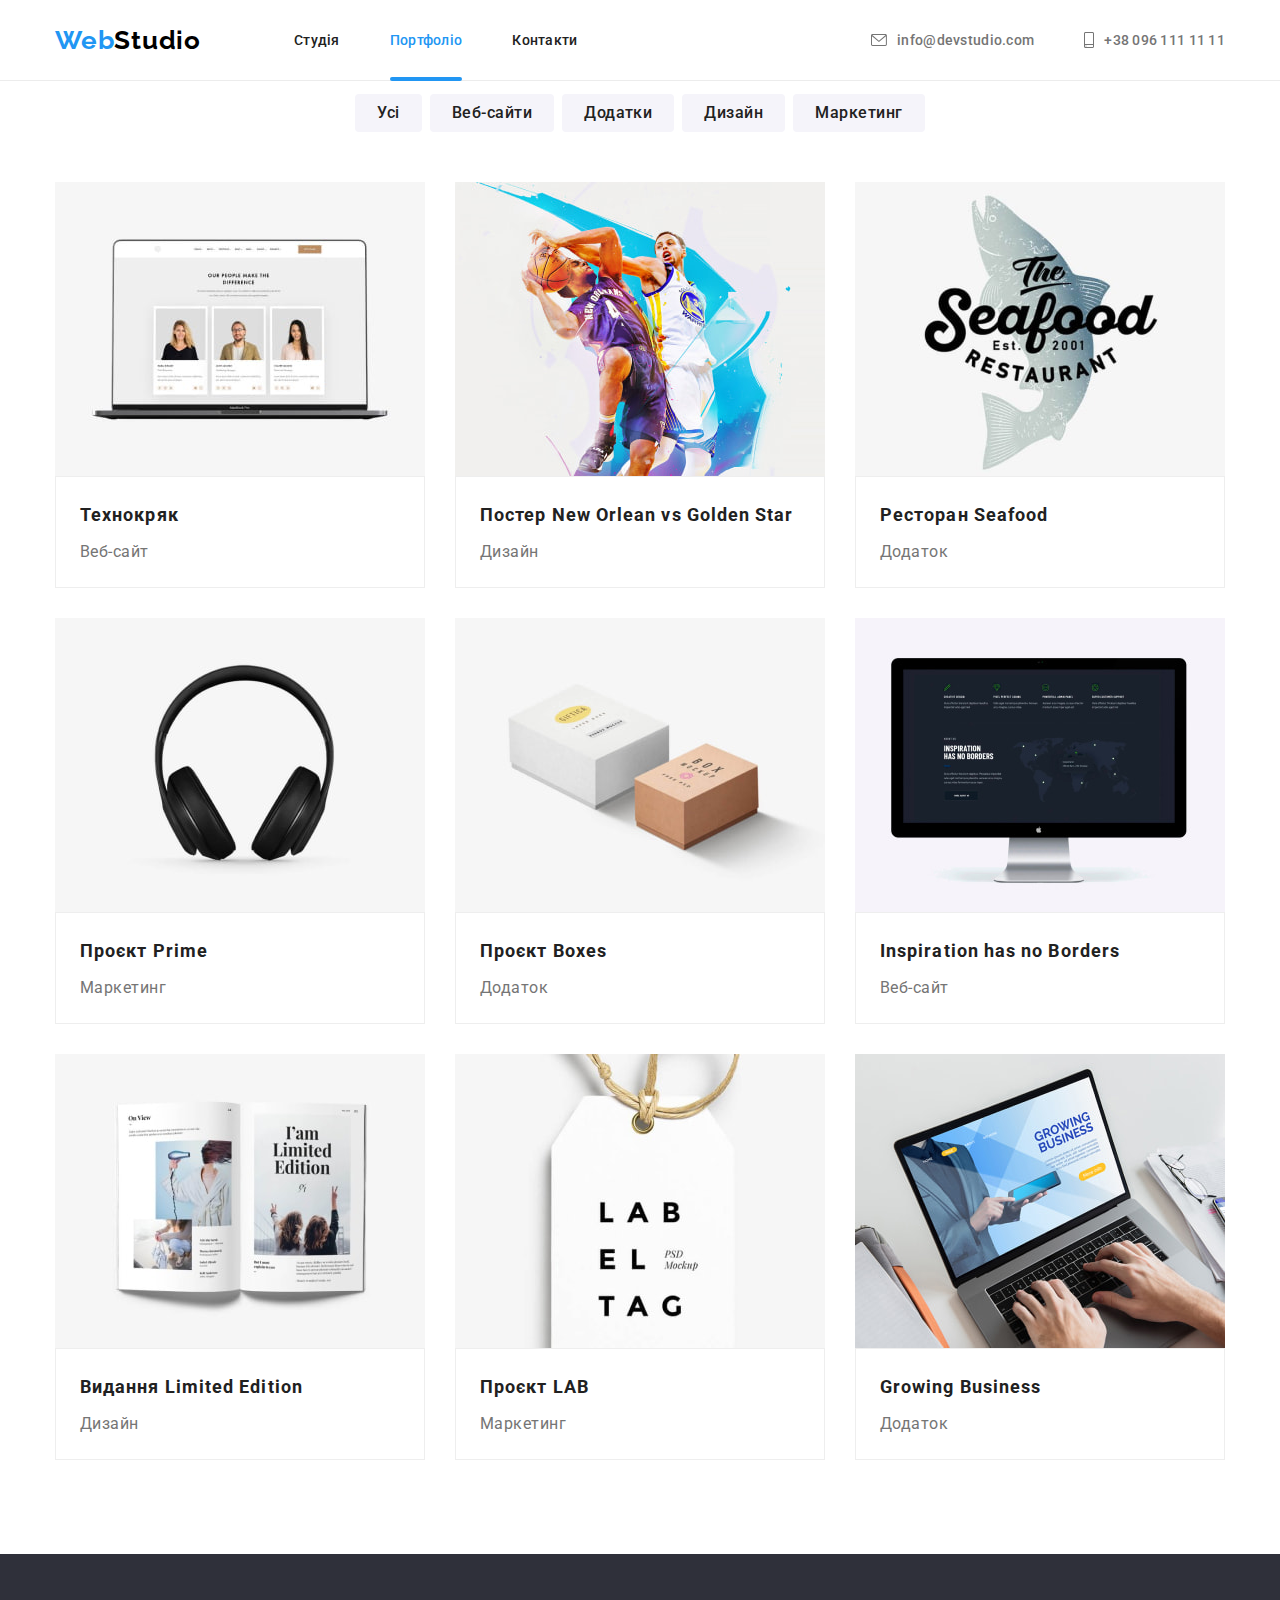
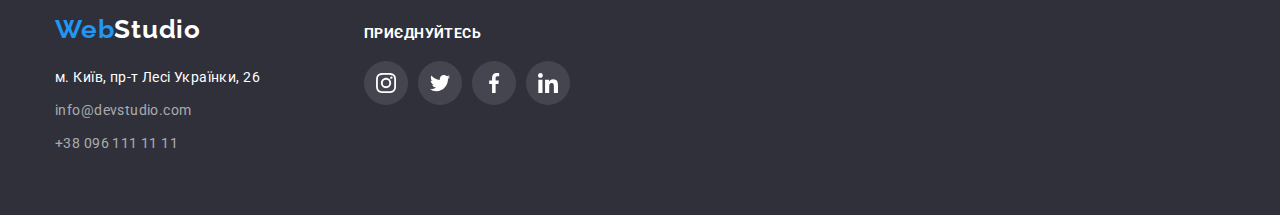
==== portfolio.html @ 92f544f1 "add files" ====
<!DOCTYPE html>
<html lang="uk">
  <head>
    <meta charset="UTF-8" />
    <meta http-equiv="X-UA-Compatible" content="IE=edge" />
    <meta name="viewport" content="width=device-width, initial-scale=1.0" />
    <meta name="description" content="Портфоліо робіт кращої Веб студії по створенню сайтів" />
    <!-- Fonts -->
    <link rel="preconnect" href="https://fonts.googleapis.com" />
    <link rel="preconnect" href="https://fonts.gstatic.com" crossorigin />
    <link
      href="https://fonts.googleapis.com/css2?family=Raleway:wght@700&family=Roboto:wght@400;500;700;900&display=swap"
      rel="stylesheet"
    />
    <!-- Fonts end -->
    <link rel="stylesheet" href="./CSS/modern-normalize.css" />
    <link rel="stylesheet" href="./CSS/style.css" />
    <!-- Favicon start -->
    <link rel="apple-touch-icon" sizes="152x152" href="./images/favicon/apple-touch-icon.png" />
    <link rel="icon" type="image/png" sizes="32x32" href="./images/favicon/favicon-32x32.png" />
    <link rel="icon" type="image/png" sizes="16x16" href="./images/favicon/favicon-16x16.png" />
    <link rel="manifest" href="./images/favicon/site.webmanifest" />
    <link rel="mask-icon" href="./images/favicon/safari-pinned-tab.svg" color="#5bbad5" />
    <meta name="msapplication-TileColor" content="#da532c" />
    <meta name="theme-color" content="#ffffff" />
    <!-- Favicon end -->
    <title>Портфоліо</title>
  </head>
  <body>
    <!-- Header section -->
    <header class="page-header">
      <div class="header-group">
        <nav>
          <a class="logo" href="./index.html"><span class="logo-header">Web</span>Studio</a>
          <ul class="menu-nav list">
            <li>
              <a class="menu-link" href="./index.html">Студія</a>
            </li>
            <li>
              <a class="menu-link current" href="./portfolio.html">Портфоліо</a>
            </li>
            <li>
              <a class="menu-link" href="#">Контакти</a>
            </li>
          </ul>
        </nav>
        <ul class="auth-nav list">
          <li class="auth-list">
            <a class="menu-link menu-link-icon" href="mailto:info@devstudio.com">
              <svg class="auth-icon" width="16" height="12">
                <use href="./images/icons/icons.svg#email"></use>
              </svg>
              info@devstudio.com
            </a>
          </li>
          <li class="auth-list">
            <a class="menu-link menu-link-icon" href="tel:+380961111111">
              <svg class="auth-icon" width="10" height="16">
                <use href="./images/icons/icons.svg#smartphone"></use>
              </svg>
              +38 096 111 11 11
            </a>
          </li>
        </ul>
      </div>
    </header>
    <main>
      <section class="mine-project">
        <div class="container hero-container">
          <!-- Project button filter -->
          <h1 class="project-title visually-hidden">Наші проекти</h1>
          <ul class="project-list list">
            <li class="project-item">
              <button class="btn-two" type="button">Усі</button>
            </li>
            <li class="project-item">
              <button class="btn-two" type="button">Веб-сайти</button>
            </li>
            <li class="project-item">
              <button class="btn-two" type="button">Додатки</button>
            </li>
            <li class="project-item">
              <button class="btn-two" type="button">Дизайн</button>
            </li>
            <li class="project-item">
              <button class="btn-two" type="button">Маркетинг</button>
            </li>
          </ul>
          <!-- Portfolio cards -->
          <ul class="mine-portfolio list">
            <li class="portfolio-list">
              <a class="portfolio-item" href="#">
                <div class="portfolio-content">
                  <img
                    src="./images/optim_img/project-1.jpg"
                    alt="Веб-сайт Технокряк, зораження головної сторінки"
                    width="370"
                  />
                  <div class="overlay">
                    <p class="overlay-desc">
                      Ресурс пропонує комплексні пропозиції з різним рівнем функціоналу та сервісів.
                      Все це дозволить відвідувачу отримати вичерпні відомості про компанію чи
                      приватну особу.
                    </p>
                  </div>
                </div>
                <div class="portfolio-text-box">
                  <h2 class="portfolio-title">Технокряк</h2>
                  <p class="portfolio-text">Веб-сайт</p>
                </div>
              </a>
            </li>
            <li class="portfolio-list">
              <a class="portfolio-item" href="#">
                <div class="portfolio-content">
                  <img
                    src="./images/optim_img/project-2.jpg"
                    alt="Постер з гравцями в баскетбол"
                    width="370"
                  />
                  <div class="overlay">
                    <p class="overlay-desc">
                      Lorem ipsum dolor sit amet, consectetur adipisicing elit. Ad voluptatem soluta
                      fuga laborum magni, voluptas, sit officia aliquid tenetur tempora cupiditate
                      distinctio corporis nesciunt dolorum ab nam reiciendis corrupti neque!
                    </p>
                  </div>
                </div>
                <div class="portfolio-text-box">
                  <h2 class="portfolio-title">Постер New Orlean vs Golden Star</h2>
                  <p class="portfolio-text">Дизайн</p>
                </div>
              </a>
            </li>
            <li class="portfolio-list">
              <a class="portfolio-item" href="#">
                <div class="portfolio-content">
                  <img src="./images/optim_img/project-3.jpg" alt="Логотип додатку" width="370" />
                  <div class="overlay">
                    <p class="overlay-desc">
                      Lorem ipsum dolor sit amet, consectetur adipisicing elit. Ad voluptatem soluta
                      fuga laborum magni, voluptas, sit officia aliquid tenetur tempora cupiditate
                      distinctio corporis nesciunt dolorum ab nam reiciendis corrupti neque!
                    </p>
                  </div>
                </div>
                <div class="portfolio-text-box">
                  <h2 class="portfolio-title">Ресторан Seafood</h2>
                  <p class="portfolio-text">Додаток</p>
                </div>
              </a>
            </li>
            <li class="portfolio-list">
              <a class="portfolio-item" href="#">
                <div class="portfolio-content">
                  <img
                    src="./images/optim_img/project-4.jpg"
                    alt="Бездротові навушники"
                    width="370"
                  />
                  <div class="overlay">
                    <p class="overlay-desc">
                      Lorem ipsum dolor sit amet, consectetur adipisicing elit. Ad voluptatem soluta
                      fuga laborum magni, voluptas, sit officia aliquid tenetur tempora cupiditate
                      distinctio corporis nesciunt dolorum ab nam reiciendis corrupti neque!
                    </p>
                  </div>
                </div>
                <div class="portfolio-text-box">
                  <h2 class="portfolio-title">Проєкт Prime</h2>
                  <p class="portfolio-text">Маркетинг</p>
                </div>
              </a>
            </li>
            <li class="portfolio-list">
              <a class="portfolio-item" href="#">
                <div class="portfolio-content">
                  <img
                    src="./images/optim_img/project-5.jpg"
                    alt="Дві коробки, біла та коричнева"
                    width="370"
                  />
                  <div class="overlay">
                    <p class="overlay-desc">
                      Lorem ipsum dolor sit amet, consectetur adipisicing elit. Ad voluptatem soluta
                      fuga laborum magni, voluptas, sit officia aliquid tenetur tempora cupiditate
                      distinctio corporis nesciunt dolorum ab nam reiciendis corrupti neque!
                    </p>
                  </div>
                </div>
                <div class="portfolio-text-box">
                  <h2 class="portfolio-title">Проєкт Boxes</h2>
                  <p class="portfolio-text">Додаток</p>
                </div>
              </a>
            </li>
            <li class="portfolio-list">
              <a class="portfolio-item" href="#">
                <div class="portfolio-content">
                  <img
                    src="./images/optim_img/project-6.jpg"
                    alt="Головна сторінка сайту з мапою миру"
                    width="370"
                  />
                  <div class="overlay">
                    <p class="overlay-desc">
                      Lorem ipsum dolor sit amet, consectetur adipisicing elit. Ad voluptatem soluta
                      fuga laborum magni, voluptas, sit officia aliquid tenetur tempora cupiditate
                      distinctio corporis nesciunt dolorum ab nam reiciendis corrupti neque!
                    </p>
                  </div>
                </div>
                <div class="portfolio-text-box">
                  <h2 class="portfolio-title">Inspiration has no Borders</h2>
                  <p class="portfolio-text">Веб-сайт</p>
                </div>
              </a>
            </li>
            <li class="portfolio-list">
              <a class="portfolio-item" href="#">
                <div class="portfolio-content">
                <img src="./images/optim_img/project-7.jpg" alt="Сторінки журналу" width="370" />
                <div class="overlay">
                    <p class="overlay-desc">
                      Lorem ipsum dolor sit amet, consectetur adipisicing elit. Ad voluptatem soluta
                      fuga laborum magni, voluptas, sit officia aliquid tenetur tempora cupiditate
                      distinctio corporis nesciunt dolorum ab nam reiciendis corrupti neque!
                    </p>
                  </div>
                </div>  
                <div class="portfolio-text-box">
                  <h2 class="portfolio-title">Видання Limited Edition</h2>
                  <p class="portfolio-text">Дизайн</p>
                </div>
              </a>
            </li>
            <li class="portfolio-list">
              <a class="portfolio-item" href="#">
                <div class="portfolio-content">
                <img src="./images/optim_img/project-8.jpg" alt="Абревіатура LAB" width="370" />
                <div class="overlay">
                    <p class="overlay-desc">
                      Lorem ipsum dolor sit amet, consectetur adipisicing elit. Ad voluptatem soluta
                      fuga laborum magni, voluptas, sit officia aliquid tenetur tempora cupiditate
                      distinctio corporis nesciunt dolorum ab nam reiciendis corrupti neque!
                    </p>
                  </div>
                </div>  
                <div class="portfolio-text-box">
                  <h2 class="portfolio-title">Проєкт LAB</h2>
                  <p class="portfolio-text">Маркетинг</p>
                </div>
              </a>
            </li>
            <li class="portfolio-list">
              <a class="portfolio-item" href="#">
                <div class="portfolio-content">
                <img src="./images/optim_img/project-9.jpg" alt="Ноутбук з додатком" width="370" />
                <div class="overlay">
                    <p class="overlay-desc">
                      Lorem ipsum dolor sit amet, consectetur adipisicing elit. Ad voluptatem soluta
                      fuga laborum magni, voluptas, sit officia aliquid tenetur tempora cupiditate
                      distinctio corporis nesciunt dolorum ab nam reiciendis corrupti neque!
                    </p>
                  </div>
                </div>  
                <div class="portfolio-text-box">
                  <h2 class="portfolio-title">Growing Business</h2>
                  <p class="portfolio-text">Додаток</p>
                </div>
              </a>
            </li>
          </ul>
        </div>
      </section>
    </main>
    <!-- Footer -->
    <footer class="page-footer">
      <div class="container footer-box">
        <!-- Contacts -->
        <div class="footer-nav">
          <a class="logo-page-footer" href="./index.html">
            <span class="logo-header">Web</span><span class="logo-footer">Studio</span>
          </a>
          <address>
            <ul class="addr-list list">
              <li class="addr-item">
                <a
                  class="footer-link"
                  href="https://goo.gl/maps/suJbWfzHYKnnb4QdA"
                  target="_blank"
                  rel="noreferrer noopener"
                  >м. Київ, пр-т Лесі Українки, 26</a
                >
              </li>
              <li class="addr-item">
                <a class="footer-link" href="mailto:info@devstudio.com">info@devstudio.com</a>
              </li>
              <li class="addr-item">
                <a class="footer-link" href="tel:+380961111111">+38 096 111 11 11</a>
              </li>
            </ul>
          </address>
        </div>
        <!-- Social link footer -->
        <div class="social-icon-footer">
          <p class="title-footer">приєднуйтесь</p>
          <ul class="social-icon-list list">
            <li class="social-items">
              <a
                class="social-link-footer"
                href="https://instagram.com"
                target="_blank"
                rel="noopener noreferrer"
                aria-label="instagram"
              >
                <svg class="social-icon-footer" width="20" height="20">
                  <use href="./images/icons/icons.svg#instagram"></use>
                </svg>
              </a>
            </li>
            <li class="social-items">
              <a
                class="social-link-footer"
                href="https://twitter.com"
                target="_blank"
                rel="noopener noreferrer"
                aria-label="twitter"
              >
                <svg class="social-icon-footer" width="20" height="20">
                  <use href="./images/icons/icons.svg#twitter"></use>
                </svg>
              </a>
            </li>
            <li class="social-items">
              <a
                class="social-link-footer"
                href="https://facebook.com"
                target="_blank"
                rel="noopener noreferrer"
                aria-label="facebook"
              >
                <svg class="social-icon-footer" width="20" height="20">
                  <use href="./images/icons/icons.svg#facebook"></use>
                </svg>
              </a>
            </li>
            <li class="social-items">
              <a
                class="social-link-footer"
                href="https://linkedin.com"
                target="_blank"
                rel="noopener noreferrer"
                aria-label="linkedin"
              >
                <svg class="social-icon-footer" width="20" height="20">
                  <use href="./images/icons/icons.svg#linkedin"></use>
                </svg>
              </a>
            </li>
          </ul>
        </div>
      </div>
    </footer>
  </body>
</html>
---- CSS/style.css ----
/* basic parameters */
:root {
  /* font */
  --main-font: 'Roboto', sans-serif;
  --secondary-font: 'Raleway', sans-serif;
  /* color */
  --mine-txt-cl: #757575;
  --secondary-txt-cl: #212121;
  --white-txt-cl: #ffffff;
  --logo-txt-cl: #000000;
  --footer-cont-txt-cl: rgba(255, 255, 255, 0.6);
  --accent-cl: #2196f3;
  --bgr-mine-cl: #ffffff;
  --bgr-secondary-cl: #2f303a;
  --bgr-accent-cl: #f5f4fa;
  --portfolio-card-cl: #eeeeee;
  --icon-mine-cl: #afb1b8;
  --icon-secondary-cl: rgba(255, 255, 255, 0.1);
  /* portfolio grid parameters */
  --items: 3;
  --indent: 30px;
  /* animations */
  --animation: 250ms cubic-bezier(0.4, 0, 0.2, 1);
}

/* reset options */
h1,
h2,
h3,
h4,
ul,
p,
div {
  margin: 0;
}

img {
  display: block;
  max-width: 100%;
  height: auto;
}

.footer-link,
.menu-link {
  color: currentColor;
  text-decoration: none;
}

.social-items {
  text-decoration: none;
}

.footer-link.current,
.menu-link.current {
  color: var(--accent-cl);
}

.menu-link.current::after {
  content: '';
  position: absolute;
  display: block;
  width: 100%;
  height: 4px;
  bottom: -1px;
  background-color: var(--accent-cl);
  border-radius: 4px;
}

.list,
.clients-list {
  list-style: none;
}

.visually-hidden {
  position: absolute;
  width: 1px;
  height: 1px;
  margin: -1px;
  border: 0;
  padding: 0;
  white-space: nowrap;
  clip-path: inset(100%);
  clip: rect(0 0 0 0);
  overflow: hidden;
}

ul {
  padding: 0;
}

address {
  font-style: unset;
}

.container,
.header-group {
  width: 1200px;
  padding-left: 15px;
  padding-right: 15px;
  margin: 0 auto;
}

/* body */

body {
  font-family: var(--main-font);
  color: var(--mine-txt-cl);
  background-color: var(--bgr-mine-cl);
  font-size: 14px;
  letter-spacing: 00.03em;
}

/* Header section */

.page-header {
  position: absolute;
  width: 100%;
  border-bottom: #ececec solid 1px;
  display: flex;
  background-color: var(--bgr-mine-cl);
}

.header-group {
  display: flex;
}

nav {
  display: flex;
  margin-right: auto;
  align-items: center;
}

.logo,
.logo-page-footer {
  display: block;
  margin-right: 93px;
  font-family: var(--secondary-font);
  color: var(--logo-txt-cl);
  font-weight: 700;
  font-size: 26px;
  line-height: calc(31 / 26);
  letter-spacing: 0.03em;
  text-decoration: none;
}

.logo-header {
  color: var(--accent-cl);
}

/* header nav menu/auth */

.footer-link.current,
.menu-link.current {
  color: var(--accent-cl);
}

.menu-link {
  position: relative;
  display: block;
  padding: 32px 0;
}

.menu-nav {
  display: flex;
  gap: 50px;
  color: var(--secondary-txt-cl);
}

.auth-nav {
  color: var(--mine-txt-cl);
  display: flex;
}

.auth-list:not(:last-child) {
  margin-right: 50px;
}

.auth-icon {
  fill: currentColor;
}

.menu-link-icon {
  display: flex;
  gap: 10px;
  align-items: center;
}

.menu-link-icon:hover,
.menu-link-icon:focus {
  fill: currentColor;
  transition: var(--animation);
}

.auth-nav,
.menu-link {
  font-weight: 500;
  font-size: 14px;
  line-height: calc(16 / 14);
  letter-spacing: 0.02em;
  transition: color var(--animation);
}

.menu-nav .menu-link:hover,
.menu-nav .menu-link:focus,
.auth-nav .menu-link:hover,
.auth-nav .menu-link:focus {
  color: var(--accent-cl);
}

/* mine */

/* .hero-container */

.hero-section {
  max-width: 1600px;
  height: 600px;
  margin: 0 auto;
  background-color: #2f303a;
  padding: 200px 0;
  background-repeat: no-repeat;
  background-size: cover;
  background-image: linear-gradient(to right, rgba(47, 48, 58, 0.4), rgba(47, 48, 58, 0.4)),
    url('../images/optim_img/background-hero-Img.jpg');
}

.hero-title {
  color: var(--white-txt-cl);
  display: block;
  margin-left: auto;
  margin-right: auto;
  margin-bottom: 30px;
  width: 696px;
  font-weight: 900;
  font-size: 44px;
  line-height: calc(60 / 44);
  text-align: center;
  letter-spacing: 0.06em;
  text-transform: uppercase;
}

.btn {
  background-color: var(--accent-cl);
  color: var(--white-txt-cl);
  box-shadow: 0px 4px 4px rgba(0, 0, 0, 0.15);
  display: flex;
  align-items: center;
  text-align: center;
  margin: 0 auto;
  padding: 10px 32px;
  font-family: inherit;
  font-weight: 700;
  font-size: 16px;
  line-height: calc(30 / 16);
  letter-spacing: 0.06em;
  cursor: pointer;
  border-radius: 4px;
  border: none;
  transition: background-color var(--animation), box-shadow var(--animation);
}

.btn:hover,
.btn:focus {
  background-color: #188ce8;
  box-shadow: 0px 4px 4px rgba(0, 0, 0, 0.15);
}

.btn-two {
  color: var(--secondary-txt-cl);
  background-color: var(--bgr-accent-cl);
  font-family: inherit;
  font-weight: 500;
  font-size: 16px;
  line-height: calc(26 / 16);
  text-align: center;
  letter-spacing: 0.03em;
  cursor: pointer;
  border-radius: 4px;
  border: none;
  padding: 6px 22px;
  transition: color var(--animation), background-color var(--animation), box-shadow var(--animation);
}

.btn-two:hover,
.btn-two:focus {
  color: var(--white-txt-cl);
  background-color: var(--accent-cl);
  box-shadow: 0px 3px 1px rgba(0, 0, 0, 0.1), 0px 1px 2px rgba(0, 0, 0, 0.08),
    0px 2px 2px rgba(0, 0, 0, 0.12);
}

/* section */
.section {
  padding: 94px 0;
}

.section-title {
  color: var(--secondary-txt-cl);
  margin-bottom: 50px;
  font-weight: 700;
  font-size: 36px;
  line-height: calc(42 / 36);
  text-align: center;
  letter-spacing: 0.03em;
}

/* features section */
.features-icon-item {
  width: 270px;
  height: 120px;
  background-color: var(--bgr-accent-cl);
  border-radius: 4px;
  margin-bottom: 30px;
}

.features-icons-position {
  display: flex;
  justify-content: center;
  align-items: center;
}

.section-features {
  padding-top: 94px;
}

.features-list {
  display: flex;
  gap: 30px;
}

.features-subtitle {
  color: var(--bgr-secondary-cl);
  margin-bottom: 10px;
  font-weight: 700;
  font-size: 14px;
  line-height: calc(16 / 14);
  letter-spacing: 0.03em;
  text-transform: uppercase;
}

.features-text {
  font-size: 14px;
  line-height: calc(24 / 14);
  letter-spacing: 0.03em;
}
/* Services section */
.about-list {
  display: flex;
  gap: 30px;
}

.about-item {
  position: relative;
}

.about-desc {
  position: absolute;
  display: flex;
  align-items: center;
  justify-content: center;
  width: 100%;
  height: 70px;
  top: calc(100% - 70px);
  font-weight: 700;
  font-size: 14px;
  line-height: calc(16 / 14);
  letter-spacing: 0.03em;
  text-transform: uppercase;
  color: var(--white-txt-cl);
  background-color: rgba(47, 48, 58, 0.8);
}

/* our command section */
.section-command {
  padding: 94px 0;
  background-color: var(--bgr-accent-cl);
}

.command-list {
  display: flex;
  gap: 30px;
  justify-content: center;
}
.command-item {
  background-color: var(--bgr-mine-cl);
  box-shadow: 0px 1px 3px rgba(0, 0, 0, 0.12), 0px 1px 1px rgba(0, 0, 0, 0.14),
    0px 2px 1px rgba(0, 0, 0, 0.2);
  border-radius: 0px 0px 4px 4px;
  width: 270px;
}

.command-subtitle {
  color: var(--secondary-txt-cl);
  margin-bottom: 10px;
  font-weight: 500;
  font-size: 16px;
  line-height: calc(19 / 16);
  text-align: center;
  letter-spacing: 0.03em;
}

.command-text-box {
  padding-top: 30px;
  padding-bottom: 30px;
}

.command-text {
  font-size: 16px;
  line-height: calc(19 / 16);
  text-align: center;
  letter-spacing: 0.03em;
  margin-bottom: 16px;
}

.social-icon-list {
  display: flex;
  gap: 10px;
  justify-content: center;
}

.social-link {
  width: 44px;
  height: 44px;
  background-color: var(--bgr-mine-cl);
  border-radius: 50%;
  display: flex;
  justify-content: center;
  align-items: center;
  color: var(--icon-mine-cl);
  transition: color var(--animation), background-color var(--animation);
}

.social-link:hover,
.social-link:focus {
  background-color: var(--accent-cl);
  color: var(--bgr-mine-cl);
}

.social-icon {
  fill: currentColor;
}
.social-items:hover .social-icon,
.social-items:focus .social-icon {
  fill: var(--bgr-mine-cl);
  transition: var(--animation);
}

/* page portfolio */
.mine-project {
  padding: 94px 0;
}

.portfolio-text-box {
  padding: 20px 24px;
  border: 1px solid var(--portfolio-card-cl);
}

.portfolio-title {
  color: var(--secondary-txt-cl);
  font-weight: 700;
  font-size: 18px;
  line-height: calc(36 / 18);
  letter-spacing: 0.06em;
  margin-bottom: 4px;
}

.project-list {
  display: flex;
  justify-content: center;
  gap: 8px;
  margin-bottom: 50px;
}

.mine-portfolio {
  display: flex;
  flex-wrap: wrap;
  gap: 30px;
}

.portfolio-list {
  flex-basis: calc((100% - var(--indent) * (var(--items) - 1)) / var(--items));
  letter-spacing: 0.03em;
}

.portfolio-item {
  display: block;
  text-decoration: none;
  color: currentColor;
  transition: box-shadow var(--animation);
}

.portfolio-item:hover,
.portfolio-item:focus {
  box-shadow: 0px 1px 1px rgba(0, 0, 0, 0.12), 0px 4px 4px rgba(0, 0, 0, 0.06),
    1px 4px 6px rgba(0, 0, 0, 0.16);
}

.portfolio-content {
  position: relative;
  overflow: hidden;
}

.overlay {
  position: absolute;
  display: flex;
  align-items: center;
  justify-content: center;
  top: 0;
  left: 0;
  width: 100%;
  height: 100%;
  transform: translateY(100%);
  transition: transform 250ms cubic-bezier(0.4, 0, 0.2, 1);
  padding: 63px 24px;
  background: rgba(33, 150, 243, 0.9);
}

.portfolio-item:hover .overlay,
.portfolio-item:focus .overlay {
  transform: translateY(0);
}

.overlay-desc {
  font-size: 18px;
  line-height: calc(28 / 18);
  color: var(--white-txt-cl);
}

.portfolio-text {
  font-size: 16px;
  line-height: calc(30 / 16);
  letter-spacing: 0.03em;
}

/* clients section */
.clients-list {
  display: flex;
  gap: 30px;
  justify-content: center;
}

.clients-items {
  width: 170px;
  height: 92px;
}

.client-link {
  display: flex;
  justify-content: center;
  align-items: center;
  border: 1px solid var(--icon-mine-cl);
  border-radius: 4px;
  width: 100%;
  height: 100%;
  color: var(--icon-mine-cl);
  transition: color var(--animation), background-color var(--animation);
}

.client-link:hover,
.client-link:focus {
  border: 1px solid var(--accent-cl);
  color: var(--accent-cl);
}

.clients-icon {
  fill: currentColor;
}

/* footer*/
address {
  display: flex;
  align-items: baseline;
}

.page-footer {
  padding: 60px 0;
  background-color: var(--bgr-secondary-cl);
}

.footer-box {
  display: flex;
  align-items: baseline;
}

.logo-page-footer {
  margin-bottom: 20px;
}

.logo-footer {
  color: var(--white-txt-cl);
}

.footer-nav {
  margin-right: 70px;
}

.addr-item {
  color: var(--footer-cont-txt-cl);
  font-size: 14px;
  line-height: calc(24 / 14);
  letter-spacing: 0.03em;
  margin-bottom: 9px;
}

.addr-item:last-child {
  margin: 0;
}

a[href="https://goo.gl/maps/suJbWfzHYKnnb4QdA"]
{
  color: var(--white-txt-cl);
}

.addr-item .footer-link:hover,
.addr-item .footer-link:focus {
  color: var(--accent-cl);
}

.title-footer {
  display: block;
  color: var(--bgr-mine-cl);
  font-weight: 700;
  font-size: 14px;
  line-height: calc(16 / 14);
  letter-spacing: 0.03em;
  text-transform: uppercase;
  margin-bottom: 20px;
}

.footer-link {
  transition: color var(--animation);
}

.social-link-footer {
  width: 44px;
  height: 44px;
  background-color: var(--icon-secondary-cl);
  border-radius: 50%;
  display: flex;
  justify-content: center;
  align-items: center;
  transition: background-color var(--animation);
}

.social-link-footer:hover,
.social-link-footer:focus {
  background-color: var(--accent-cl);
}

.social-icon-footer {
  fill: var(--bgr-mine-cl);
}

/* modal wondow */
.backdrop {
  position: fixed;
  top: 0;
  left: 0;
  /* transform: translate(-50%, -50%); */
  z-index: 100;
  width: 100%;
  height: 100%;
  background-color: rgba(0, 0, 0, 0.2);
  transition: visibility 1000ms, opacity 1000ms;
}

.backdrop.is-hidden {
  opacity: 0;
  pointer-events: none;
  visibility: hidden;
}

.modal {
  position: absolute;
  top: 50%;
  left: 50%;
  transform: translate(-50%, -50%);
  width: 582px;
  height: 581px;
  background-color: var(--bgr-mine-cl);
  border-radius: 4px;
  box-shadow: 0px 1px 3px rgba(0, 0, 0, 0.12), 0px 1px 1px rgba(0, 0, 0, 0.14),
    0px 2px 1px rgba(0, 0, 0, 0.2);
}

.modal-btn {
  position: absolute;
  top: 8px;
  right: 8px;
  display: flex;
  align-items: center;
  justify-content: center;
  padding: 0;
  border: 1px solid rgba(0, 0, 0, 0.1);
  border-radius: 50%;
  width: 30px;
  height: 30px;
  cursor: pointer;
  background: transparent;
}

.close-button-modal {
  fill: rgb(0, 0, 0);
}
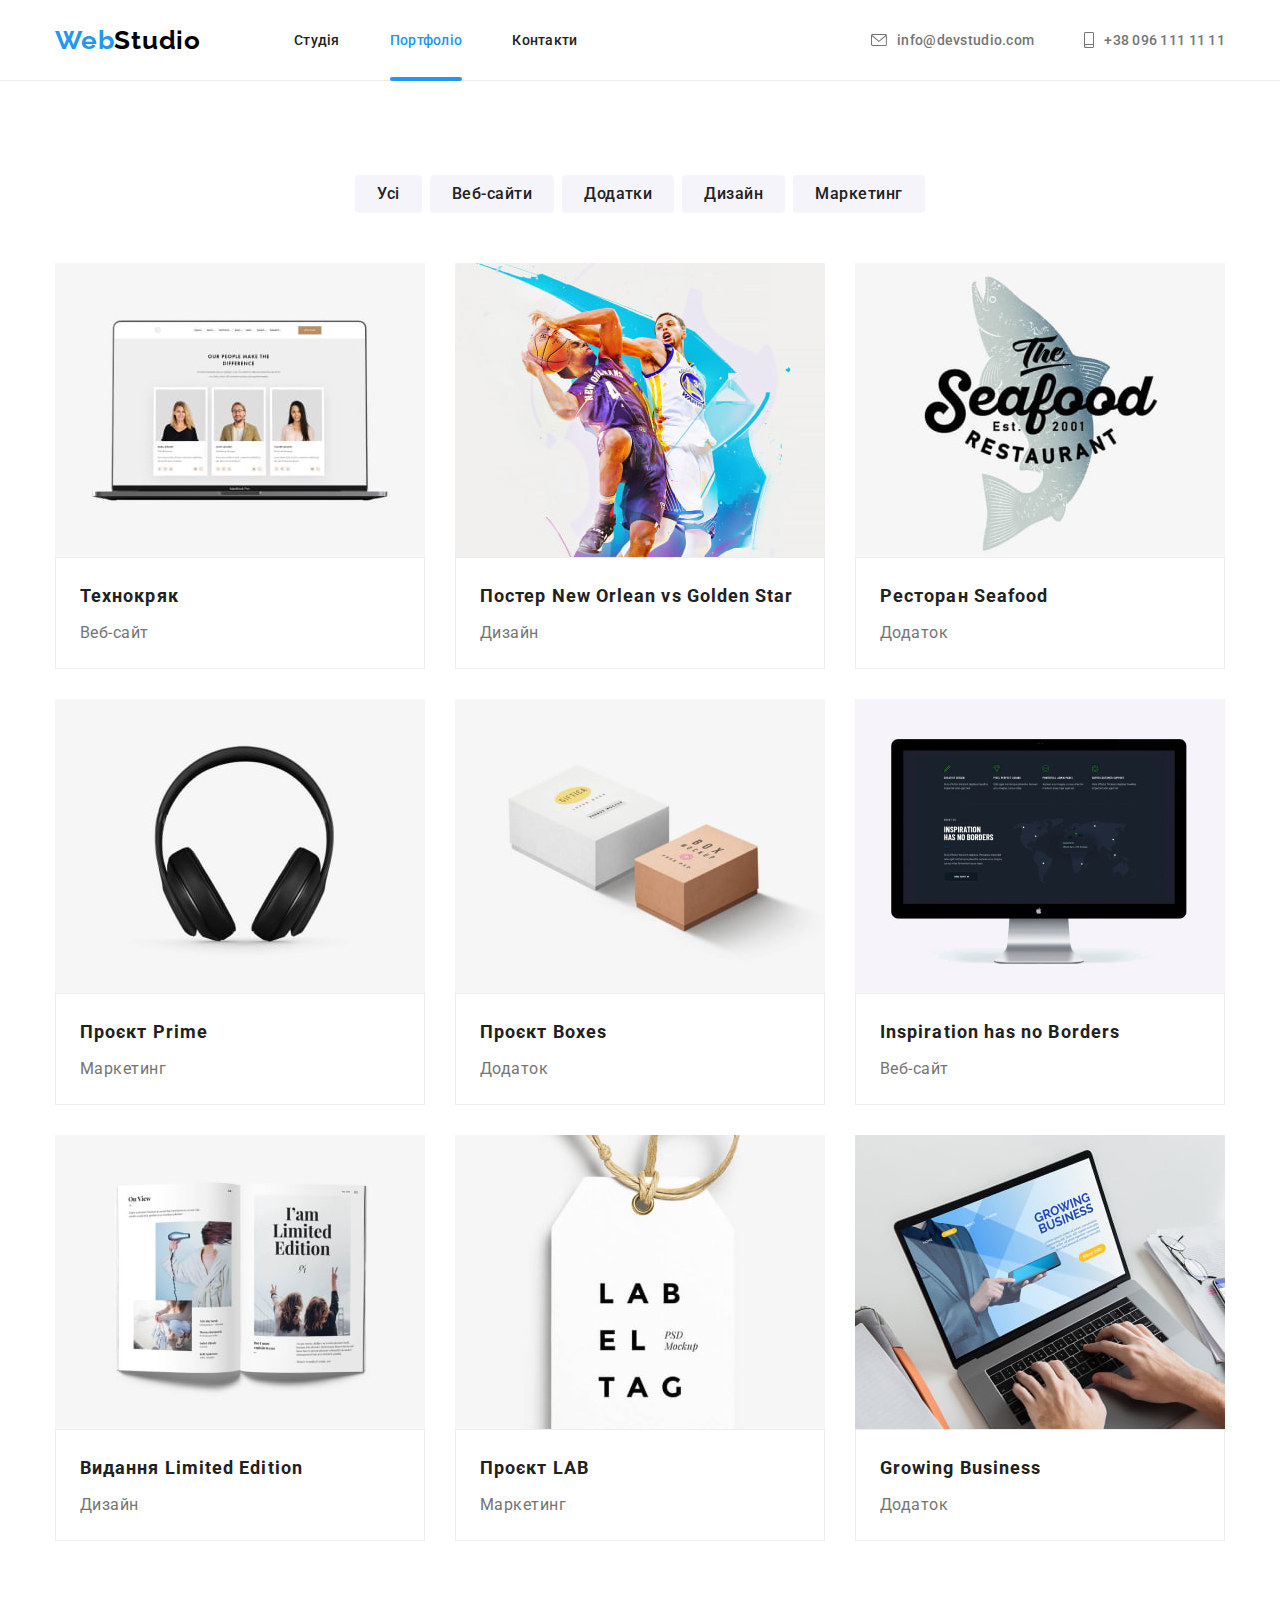
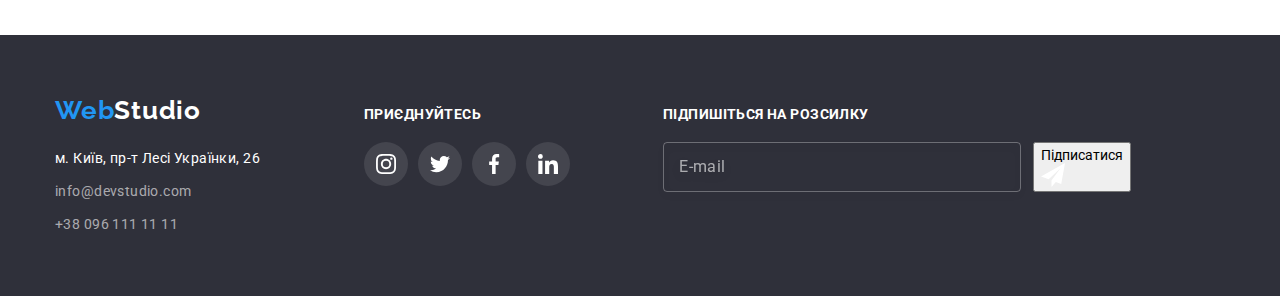
==== commit 122a9e88: "add edits" ====
--- a/portfolio.html
+++ b/portfolio.html
@@ -219,15 +219,15 @@
             <li class="portfolio-list">
               <a class="portfolio-item" href="#">
                 <div class="portfolio-content">
-                <img src="./images/optim_img/project-7.jpg" alt="Сторінки журналу" width="370" />
-                <div class="overlay">
-                    <p class="overlay-desc">
-                      Lorem ipsum dolor sit amet, consectetur adipisicing elit. Ad voluptatem soluta
-                      fuga laborum magni, voluptas, sit officia aliquid tenetur tempora cupiditate
-                      distinctio corporis nesciunt dolorum ab nam reiciendis corrupti neque!
-                    </p>
-                  </div>
-                </div>  
+                  <img src="./images/optim_img/project-7.jpg" alt="Сторінки журналу" width="370" />
+                  <div class="overlay">
+                    <p class="overlay-desc">
+                      Lorem ipsum dolor sit amet, consectetur adipisicing elit. Ad voluptatem soluta
+                      fuga laborum magni, voluptas, sit officia aliquid tenetur tempora cupiditate
+                      distinctio corporis nesciunt dolorum ab nam reiciendis corrupti neque!
+                    </p>
+                  </div>
+                </div>
                 <div class="portfolio-text-box">
                   <h2 class="portfolio-title">Видання Limited Edition</h2>
                   <p class="portfolio-text">Дизайн</p>
@@ -237,15 +237,15 @@
             <li class="portfolio-list">
               <a class="portfolio-item" href="#">
                 <div class="portfolio-content">
-                <img src="./images/optim_img/project-8.jpg" alt="Абревіатура LAB" width="370" />
-                <div class="overlay">
-                    <p class="overlay-desc">
-                      Lorem ipsum dolor sit amet, consectetur adipisicing elit. Ad voluptatem soluta
-                      fuga laborum magni, voluptas, sit officia aliquid tenetur tempora cupiditate
-                      distinctio corporis nesciunt dolorum ab nam reiciendis corrupti neque!
-                    </p>
-                  </div>
-                </div>  
+                  <img src="./images/optim_img/project-8.jpg" alt="Абревіатура LAB" width="370" />
+                  <div class="overlay">
+                    <p class="overlay-desc">
+                      Lorem ipsum dolor sit amet, consectetur adipisicing elit. Ad voluptatem soluta
+                      fuga laborum magni, voluptas, sit officia aliquid tenetur tempora cupiditate
+                      distinctio corporis nesciunt dolorum ab nam reiciendis corrupti neque!
+                    </p>
+                  </div>
+                </div>
                 <div class="portfolio-text-box">
                   <h2 class="portfolio-title">Проєкт LAB</h2>
                   <p class="portfolio-text">Маркетинг</p>
@@ -255,15 +255,19 @@
             <li class="portfolio-list">
               <a class="portfolio-item" href="#">
                 <div class="portfolio-content">
-                <img src="./images/optim_img/project-9.jpg" alt="Ноутбук з додатком" width="370" />
-                <div class="overlay">
-                    <p class="overlay-desc">
-                      Lorem ipsum dolor sit amet, consectetur adipisicing elit. Ad voluptatem soluta
-                      fuga laborum magni, voluptas, sit officia aliquid tenetur tempora cupiditate
-                      distinctio corporis nesciunt dolorum ab nam reiciendis corrupti neque!
-                    </p>
-                  </div>
-                </div>  
+                  <img
+                    src="./images/optim_img/project-9.jpg"
+                    alt="Ноутбук з додатком"
+                    width="370"
+                  />
+                  <div class="overlay">
+                    <p class="overlay-desc">
+                      Lorem ipsum dolor sit amet, consectetur adipisicing elit. Ad voluptatem soluta
+                      fuga laborum magni, voluptas, sit officia aliquid tenetur tempora cupiditate
+                      distinctio corporis nesciunt dolorum ab nam reiciendis corrupti neque!
+                    </p>
+                  </div>
+                </div>
                 <div class="portfolio-text-box">
                   <h2 class="portfolio-title">Growing Business</h2>
                   <p class="portfolio-text">Додаток</p>
@@ -275,6 +279,7 @@
       </section>
     </main>
     <!-- Footer -->
+    <!-- Footer section -->
     <footer class="page-footer">
       <div class="container footer-box">
         <!-- Contacts -->
@@ -302,8 +307,7 @@
             </ul>
           </address>
         </div>
-        <!-- Social link footer -->
-        <div class="social-icon-footer">
+        <div class="social-links-footer">
           <p class="title-footer">приєднуйтесь</p>
           <ul class="social-icon-list list">
             <li class="social-items">
@@ -360,6 +364,28 @@
             </li>
           </ul>
         </div>
+        <!-- Subscribe form footer -->
+        <div class="footer-form">
+          <p class="title-footer">Підпишіться на розсилку</p>
+          <form class="subscribe-footer">
+            <label>
+              <input
+                class="footer-form-input"
+                type="email"
+                name="email"
+                placeholder="E-mail"
+                required
+                minlength="4"
+              />
+            </label>
+            <button type="submit" class="button-form-footer">
+              Підписатися
+              <svg class="icon-button-footer" width="24" height="24">
+                <use href="./images/icons/icons.svg#icon-button-footer"></use>
+              </svg>
+            </button>
+          </form>
+        </div>
       </div>
     </footer>
   </body>
--- a/CSS/style.css
+++ b/CSS/style.css
@@ -113,7 +113,9 @@
 /* Header section */
 
 .page-header {
-  position: absolute;
+  position: sticky;
+  top: -1px;
+  z-index: 10;
   width: 100%;
   border-bottom: #ececec solid 1px;
   display: flex;
@@ -630,15 +632,19 @@
   transition: color var(--animation);
 }
 
+.social-links-footer {
+  margin-right: 93px;
+}
+
 .social-link-footer {
+  display: flex;
+  justify-content: center;
+  align-items: center;
+  transition: background-color var(--animation);
   width: 44px;
   height: 44px;
   background-color: var(--icon-secondary-cl);
   border-radius: 50%;
-  display: flex;
-  justify-content: center;
-  align-items: center;
-  transition: background-color var(--animation);
 }
 
 .social-link-footer:hover,
@@ -647,6 +653,82 @@
 }
 
 .social-icon-footer {
+  fill: var(--bgr-mine-cl);
+}
+
+/* subscribe form footer */
+.subscribe-footer {
+  display: flex;
+  gap: 12px;
+}
+
+.footer-form-input {
+  display: block;
+  width: 358px;
+  height: 50px;
+  padding: 0 15px;
+  font-size: 16px;
+  line-height: calc(20 / 16);
+  letter-spacing: 0.03em;
+  color: var(--white-txt-cl);
+  border: 1px solid rgba(255, 255, 255, 0.3);
+  filter: drop-shadow(0px 4px 4px rgba(0, 0, 0, 0.15));
+  border-radius: 4px;
+  background: transparent;
+  transition: background-color var(--animation), border var(--animation);
+}
+
+.footer-form-input:hover {
+  border: 1px solid var(--bgr-mine-cl);
+  cursor: pointer;
+}
+.footer-form-input:focus {
+  background-color: rgba(255, 255, 255, 0.06);
+}
+
+.footer-form-input:invalid {
+  outline-color: var(--icon-mine-cl);
+}
+
+.footer-form-input:valid {
+  outline-color: var(--accent-cl);
+}
+
+.footer-form-input::placeholder {
+  font-size: 16px;
+  line-height: calc(20 / 16);
+  letter-spacing: 0.03em;
+  color: rgba(255, 255, 255, 0.6);
+}
+
+.btn-form-footer {
+  display: flex;
+  justify-content: center;
+  align-items: center;
+  gap: 10px;
+  width: 200px;
+  height: 50px;
+  font-weight: 700;
+  font-size: 16px;
+  line-height: calc(30 / 16);
+  letter-spacing: 0.06rem;
+  font-family: inherit;
+  cursor: pointer;
+  border: none;
+  color: var(--white-txt-cl);
+  border-radius: 4px;
+  background-color: var(--accent-cl);
+  transition: background-color var(--animation), box-shadow var(--animation);
+}
+
+.btn-form-footer:hover,
+.btn-form-footer:focus {
+  background-color: #188ce8;
+  box-shadow: 0px 4px 4px rgba(0, 0, 0, 0.15);
+}
+
+.icon-button-footer {
+  display: block;
   fill: var(--bgr-mine-cl);
 }
 
@@ -655,7 +737,6 @@
   position: fixed;
   top: 0;
   left: 0;
-  /* transform: translate(-50%, -50%); */
   z-index: 100;
   width: 100%;
   height: 100%;
@@ -674,6 +755,7 @@
   top: 50%;
   left: 50%;
   transform: translate(-50%, -50%);
+  padding: 40px;
   width: 582px;
   height: 581px;
   background-color: var(--bgr-mine-cl);
@@ -700,4 +782,144 @@
 
 .close-button-modal {
   fill: rgb(0, 0, 0);
-}
+  transition: fill var(--animation);
+}
+
+.close-button-modal:hover,
+.close-button-modal:focus {
+  fill: var(--accent-cl);
+}
+
+.register-form-title {
+  display: block;
+  text-align: center;
+  margin-bottom: 12px;
+  font-weight: 700;
+  font-size: 20px;
+  line-height: calc(23 / 20);
+  letter-spacing: 0.03em;
+  color: var(--secondary-txt-cl);
+}
+
+.register-form-label {
+  display: block;
+  position: relative;
+  margin-bottom: 10px;
+}
+
+.register-form-input {
+  width: 100%;
+  height: 40px;
+  padding: 0 42px;
+  border-radius: 4px;
+  border: 1px solid rgba(33, 33, 33, 0.2);
+  transition: border var(--animation);
+}
+
+.register-form-input:hover {
+  border: 1px solid var(--accent-cl);
+  cursor: pointer;
+}
+.register-form-input:focus {
+  outline-color: var(--accent-cl);
+}
+
+.register-form-item {
+  display: block;
+  margin-bottom: 4px;
+  color: var(--mine-txt-cl);
+  font-size: 12px;
+  line-height: calc(14 / 12);
+  letter-spacing: 0.01em;
+}
+
+.register-form-icon {
+  position: absolute;
+  top: 50%;
+  left: 13px;
+  fill: var(--secondary-txt-cl);
+  transition: fill var(--animation);
+}
+
+.register-form-input:hover + .register-form-icon,
+.register-form-input:focus + .register-form-icon {
+  fill: var(--accent-cl);
+}
+
+.register-form-group {
+  margin-bottom: 20px;
+}
+
+.register-form-text {
+  resize: none;
+  width: 100%;
+  padding: 16px 12px;
+  border-radius: 4px;
+  border: 1px solid rgba(33, 33, 33, 0.2);
+  transition: border var(--animation);
+}
+
+.register-form-text::placeholder {
+  font-size: 12px;
+  line-height: calc(14 / 12);
+  letter-spacing: 0.01em;
+  color: rgba(117, 117, 117, 0.5);
+}
+
+.register-form-text:hover,
+.register-form-text:focus {
+  border: 1px solid var(--accent-cl);
+  cursor: pointer;
+}
+
+.register-form-text:focus {
+  outline-color: var(--accent-cl);
+}
+
+.register-form-check {
+  display: flex;
+  gap: 8px;
+  align-items: center;
+  justify-content: center;
+  margin-bottom: 30px;
+}
+
+.register-form-checktext {
+  user-select: none;
+  font-size: 14px;
+  line-height: calc(24 / 14);
+  color: var(--mine-txt-cl);
+  letter-spacing: 0.03em;
+}
+
+.icon-checked {
+  opacity: 0;
+  transition: opacity var(--animation);
+}
+.register-form-checkbox:checked + .register-icon-checkbox .icon-checked {
+  opacity: 1;
+}
+
+.icon-unchecked {
+  opacity: 1;
+  transition: opacity var(--animation);
+}
+
+.register-form-checkbox:checked + .register-icon-checkbox .icon-unchecked {
+  opacity: 0;
+}
+
+.reg-form-link {
+  font-style: inherit;
+  color: var(--accent-cl);
+  transition: color var(--animation);
+}
+
+.reg-form-link:hover,
+.reg-form-link:focus {
+  color: #188ce8;
+}
+
+.register-form > .btn-form-footer {
+  margin: 0 auto;
+}
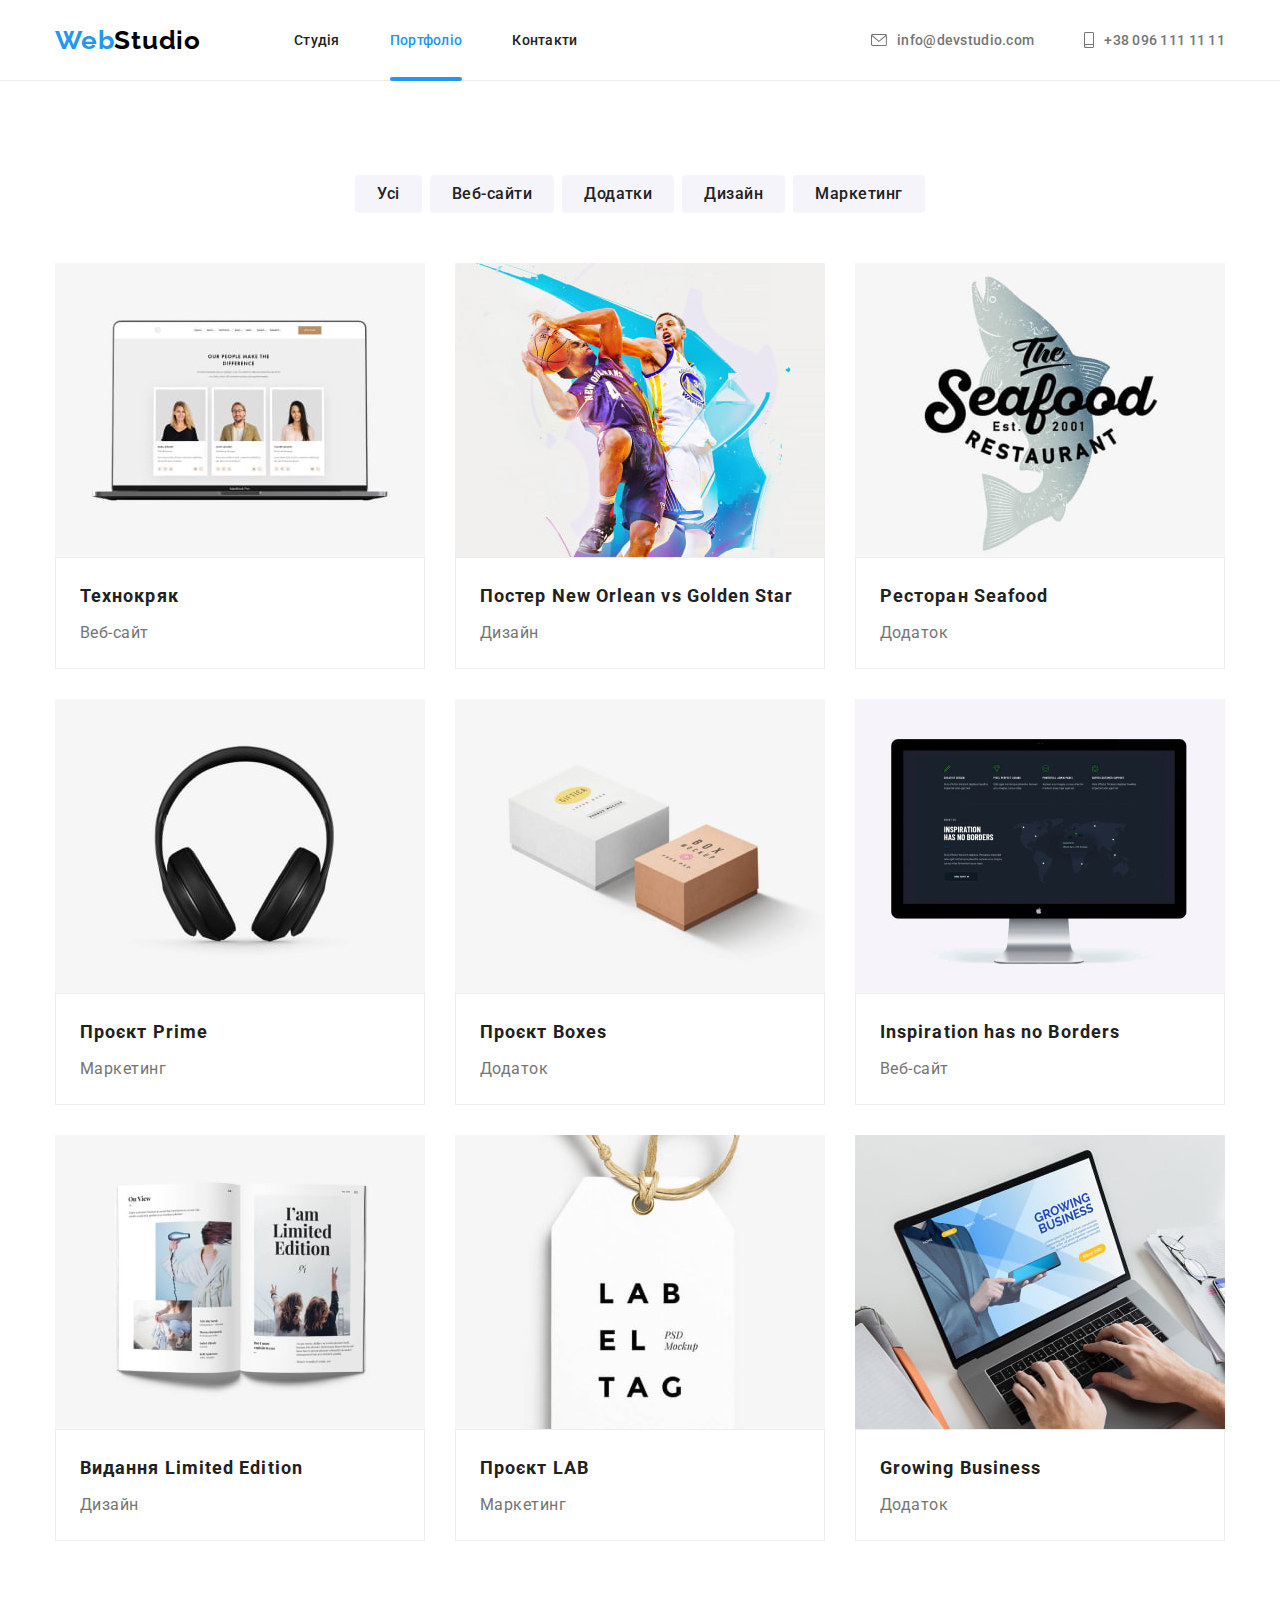
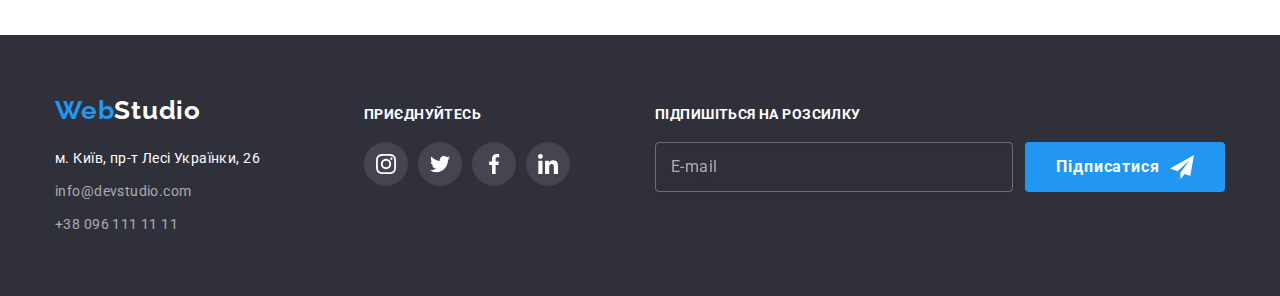
==== commit 75573309: "add final edits" ====
--- a/portfolio.html
+++ b/portfolio.html
@@ -278,7 +278,7 @@
         </div>
       </section>
     </main>
-    <!-- Footer -->
+
     <!-- Footer section -->
     <footer class="page-footer">
       <div class="container footer-box">
@@ -372,13 +372,13 @@
               <input
                 class="footer-form-input"
                 type="email"
-                name="email"
+                name="email-form-footer"
                 placeholder="E-mail"
                 required
                 minlength="4"
               />
             </label>
-            <button type="submit" class="button-form-footer">
+            <button type="submit" class="btn-form-footer">
               Підписатися
               <svg class="icon-button-footer" width="24" height="24">
                 <use href="./images/icons/icons.svg#icon-button-footer"></use>
--- a/CSS/style.css
+++ b/CSS/style.css
@@ -633,7 +633,7 @@
 }
 
 .social-links-footer {
-  margin-right: 93px;
+  margin-right: auto;
 }
 
 .social-link-footer {
@@ -756,7 +756,7 @@
   left: 50%;
   transform: translate(-50%, -50%);
   padding: 40px;
-  width: 582px;
+  width: 528px;
   height: 581px;
   background-color: var(--bgr-mine-cl);
   border-radius: 4px;
@@ -807,6 +807,11 @@
   margin-bottom: 10px;
 }
 
+.register-form-textarea {
+  display: block;
+  position: relative;
+}
+
 .register-form-input {
   width: 100%;
   height: 40px;
